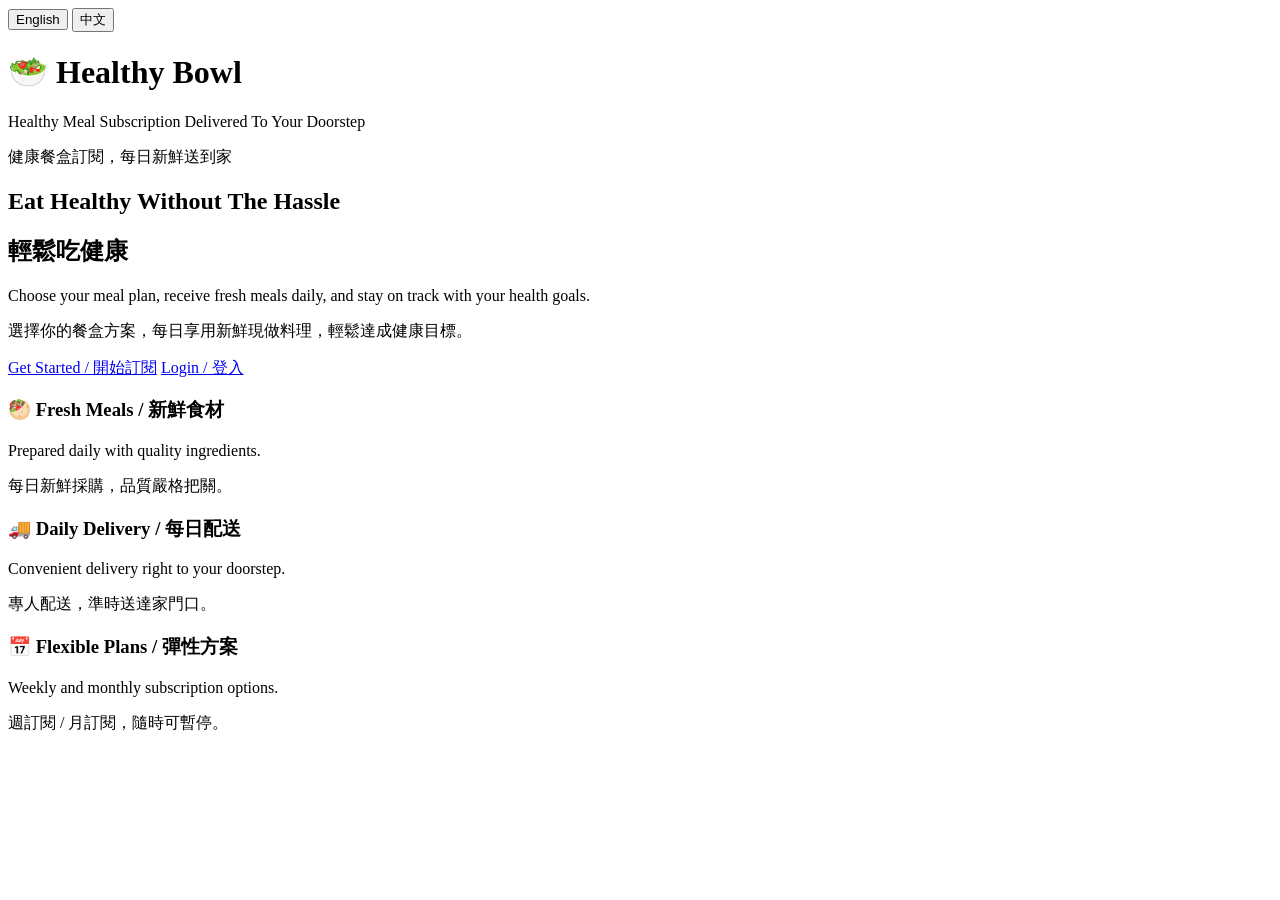
==== BowlBowlJuu/index.html @ 7f37c75a "Add files via upload" ====
<!DOCTYPE html>
<html lang="en">
<head>
    <meta charset="UTF-8">
    <meta name="viewport" content="width=device-width, initial-scale=1.0">
    <title>Healthy Bowl - Healthy Meal Subscription</title>
    <link rel="stylesheet" href="css/style.css">
</head>
<body>

    <!-- Language Switch / 語言切換 -->
    <div class="language-switch">
        <button onclick="document.documentElement.lang='en'">English</button>
        <button onclick="document.documentElement.lang='zh'">中文</button>
    </div>

    <div class="container">
        <header>
            <h1>🥗 Healthy Bowl</h1>
            <p>Healthy Meal Subscription Delivered To Your Doorstep</p>
            <p class="lang-zh">健康餐盒訂閱，每日新鮮送到家</p>
        </header>

        <section class="hero">
            <h2>Eat Healthy Without The Hassle</h2>
            <h2 class="lang-zh">輕鬆吃健康</h2>
            <p>
                Choose your meal plan, receive fresh meals daily, and stay on track with your health goals.
            </p>
            <p class="lang-zh">選擇你的餐盒方案，每日享用新鮮現做料理，輕鬆達成健康目標。</p>

            <div class="action-buttons">
                <a href="register.html" class="btn">Get Started / 開始訂閱</a>
                <a href="login.html" class="btn btn-secondary">Login / 登入</a>
            </div>
        </section>

        <section class="features">
            <div class="card">
                <h3>🥙 Fresh Meals / 新鮮食材</h3>
                <p>Prepared daily with quality ingredients.</p>
                <p class="lang-zh">每日新鮮採購，品質嚴格把關。</p>
            </div>

            <div class="card">
                <h3>🚚 Daily Delivery / 每日配送</h3>
                <p>Convenient delivery right to your doorstep.</p>
                <p class="lang-zh">專人配送，準時送達家門口。</p>
            </div>

            <div class="card">
                <h3>📅 Flexible Plans / 彈性方案</h3>
                <p>Weekly and monthly subscription options.</p>
                <p class="lang-zh">週訂閱 / 月訂閱，隨時可暫停。</p>
            </div>
        </section>
    </div>

</body>
</html>
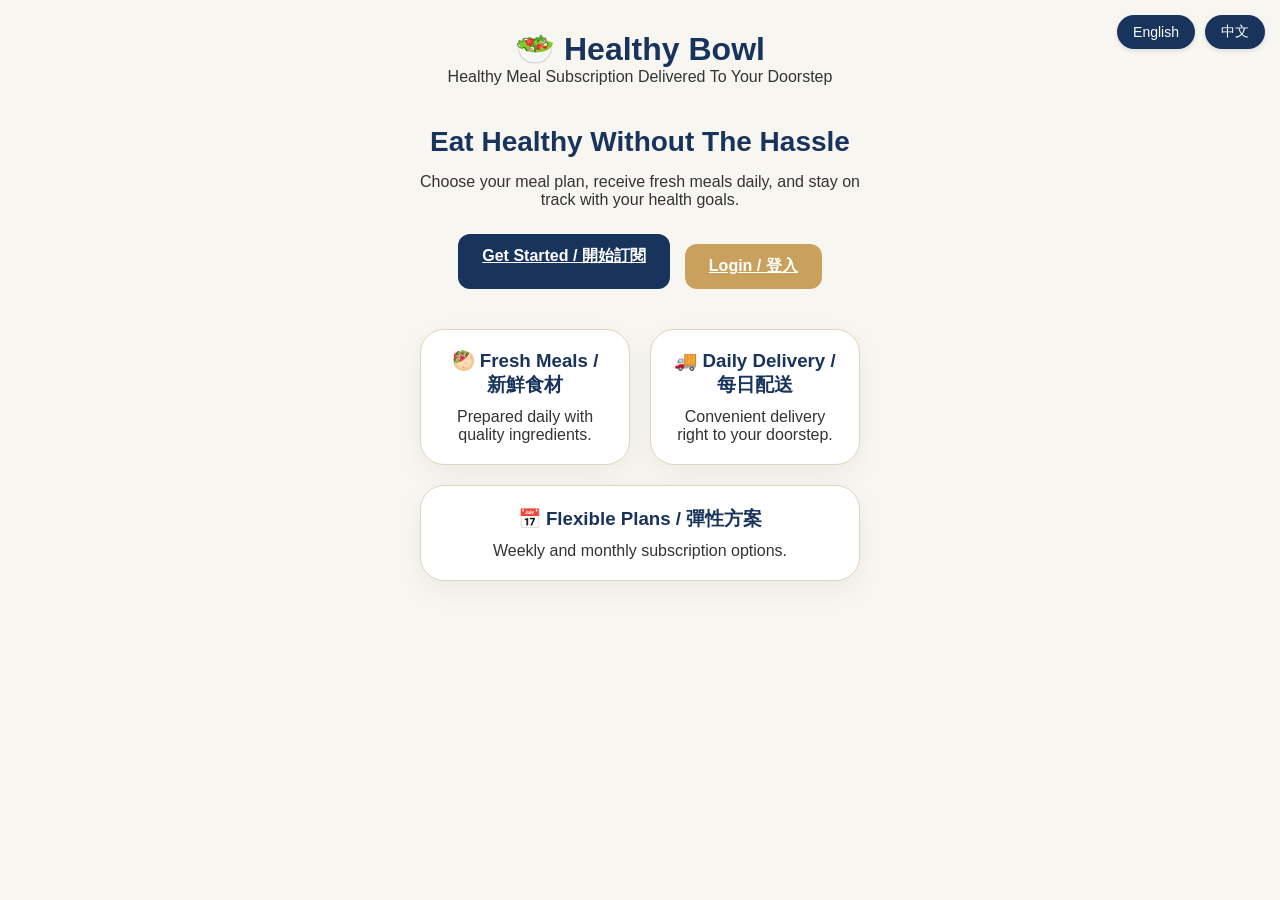
==== commit caf02066: "Add files via upload" ====
--- a/BowlBowlJuu/index.html
+++ b/BowlBowlJuu/index.html
@@ -4,57 +4,52 @@
     <meta charset="UTF-8">
     <meta name="viewport" content="width=device-width, initial-scale=1.0">
     <title>Healthy Bowl - Healthy Meal Subscription</title>
-    <link rel="stylesheet" href="css/style.css">
+    <link rel="stylesheet" href="/css/style.css">
 </head>
 <body>
 
-    <!-- Language Switch / 語言切換 -->
-    <div class="language-switch">
-        <button onclick="document.documentElement.lang='en'">English</button>
-        <button onclick="document.documentElement.lang='zh'">中文</button>
-    </div>
+<div class="language-switch">
+    <button onclick="document.documentElement.lang='en'">English</button>
+    <button onclick="document.documentElement.lang='zh'">中文</button>
+</div>
 
-    <div class="container">
-        <header>
-            <h1>🥗 Healthy Bowl</h1>
-            <p>Healthy Meal Subscription Delivered To Your Doorstep</p>
-            <p class="lang-zh">健康餐盒訂閱，每日新鮮送到家</p>
-        </header>
+<div class="container">
+    <header>
+        <h1>🥗 Healthy Bowl</h1>
+        <p>Healthy Meal Subscription Delivered To Your Doorstep</p>
+        <p class="lang-zh">健康餐盒訂閱，每日新鮮送到家</p>
+    </header>
 
-        <section class="hero">
-            <h2>Eat Healthy Without The Hassle</h2>
-            <h2 class="lang-zh">輕鬆吃健康</h2>
-            <p>
-                Choose your meal plan, receive fresh meals daily, and stay on track with your health goals.
-            </p>
-            <p class="lang-zh">選擇你的餐盒方案，每日享用新鮮現做料理，輕鬆達成健康目標。</p>
+    <section class="hero">
+        <h2>Eat Healthy Without The Hassle</h2>
+        <h2 class="lang-zh">輕鬆吃健康</h2>
+        <p>Choose your meal plan, receive fresh meals daily, and stay on track with your health goals.</p>
+        <p class="lang-zh">選擇你的餐盒方案，每日享用新鮮現做料理，輕鬆達成健康目標。</p>
 
-            <div class="action-buttons">
-                <a href="register.html" class="btn">Get Started / 開始訂閱</a>
-                <a href="login.html" class="btn btn-secondary">Login / 登入</a>
-            </div>
-        </section>
+        <div class="action-buttons">
+            <a href="/register.html" class="btn">Get Started / 開始訂閱</a>
+            <a href="/login.html" class="btn btn-secondary">Login / 登入</a>
+        </div>
+    </section>
 
-        <section class="features">
-            <div class="card">
-                <h3>🥙 Fresh Meals / 新鮮食材</h3>
-                <p>Prepared daily with quality ingredients.</p>
-                <p class="lang-zh">每日新鮮採購，品質嚴格把關。</p>
-            </div>
-
-            <div class="card">
-                <h3>🚚 Daily Delivery / 每日配送</h3>
-                <p>Convenient delivery right to your doorstep.</p>
-                <p class="lang-zh">專人配送，準時送達家門口。</p>
-            </div>
-
-            <div class="card">
-                <h3>📅 Flexible Plans / 彈性方案</h3>
-                <p>Weekly and monthly subscription options.</p>
-                <p class="lang-zh">週訂閱 / 月訂閱，隨時可暫停。</p>
-            </div>
-        </section>
-    </div>
+    <section class="features">
+        <div class="card">
+            <h3>🥙 Fresh Meals / 新鮮食材</h3>
+            <p>Prepared daily with quality ingredients.</p>
+            <p class="lang-zh">每日新鮮採購，品質嚴格把關。</p>
+        </div>
+        <div class="card">
+            <h3>🚚 Daily Delivery / 每日配送</h3>
+            <p>Convenient delivery right to your doorstep.</p>
+            <p class="lang-zh">專人配送，準時送達家門口。</p>
+        </div>
+        <div class="card">
+            <h3>📅 Flexible Plans / 彈性方案</h3>
+            <p>Weekly and monthly subscription options.</p>
+            <p class="lang-zh">週訂閱 / 月訂閱，隨時可暫停。</p>
+        </div>
+    </section>
+</div>
 
 </body>
 </html>
--- a/css/style.css
+++ b/css/style.css
@@ -0,0 +1,327 @@
+:root{
+    --navy:#18345C;
+    --gold:#C9A15D;
+    --cream:#F8F6F1;
+    --border:#E0D5B8;
+    --success:#5E8C61;
+    --error:#c0392b;
+}
+
+*{
+    margin:0;
+    padding:0;
+    box-sizing:border-box;
+    font-family:'Segoe UI', Roboto, 'Helvetica Neue', sans-serif;
+}
+
+body{
+    background:var(--cream);
+    color:#333;
+    min-height:100vh;
+}
+
+/* Language Switch Button / 語言切換按鈕 */
+.language-switch{
+    position:fixed;
+    top:15px;
+    right:15px;
+    display:flex;
+    gap:10px;
+    z-index:1000;
+}
+
+.language-switch button{
+    padding:8px 16px;
+    background:var(--navy);
+    color:white;
+    border:none;
+    border-radius:20px;
+    cursor:pointer;
+    font-size:14px;
+    font-weight:500;
+    transition:all 0.3s ease;
+    box-shadow:0 2px 5px rgba(0,0,0,0.1);
+}
+
+.language-switch button:hover{
+    background:var(--gold);
+    transform:translateY(-2px);
+    box-shadow:0 4px 10px rgba(0,0,0,0.15);
+}
+
+.language-switch button:active{
+    transform:translateY(0);
+}
+
+/* Container */
+.container{
+    width:100%;
+    max-width:500px;
+    margin:0 auto;
+    padding:30px;
+}
+
+/* Card */
+.card{
+    background:white;
+    border:1px solid var(--border);
+    border-radius:24px;
+    padding:32px;
+    box-shadow:0 10px 30px rgba(0,0,0,0.05);
+}
+
+/* Logo */
+.logo{
+    text-align:center;
+    color:var(--navy);
+    font-size:28px;
+    font-weight:700;
+    margin-bottom:20px;
+}
+
+/* Subtitle */
+.subtitle{
+    text-align:center;
+    color:#666;
+    margin-bottom:25px;
+    font-size:18px;
+}
+
+/* Form Inputs */
+.input-group{
+    margin-bottom:18px;
+}
+
+.input-group label{
+    display:block;
+    margin-bottom:8px;
+    font-weight:600;
+    color:var(--navy);
+}
+
+.input-group input{
+    width:100%;
+    padding:14px;
+    border:1px solid #ddd;
+    border-radius:12px;
+    font-size:16px;
+    transition: border-color 0.3s;
+}
+
+.input-group input:focus{
+    outline:none;
+    border-color:var(--gold);
+}
+
+/* Buttons */
+.btn{
+    width:100%;
+    border:none;
+    padding:14px;
+    background:var(--navy);
+    color:white;
+    border-radius:12px;
+    cursor:pointer;
+    font-size:16px;
+    font-weight:600;
+    transition:opacity 0.3s, transform 0.1s;
+}
+
+.btn:hover{
+    opacity:0.9;
+}
+
+.btn:active{
+    transform:scale(0.98);
+}
+
+.btn-secondary{
+    background:var(--gold);
+    margin-top:10px;
+}
+
+/* Links */
+.link{
+    text-align:center;
+    margin-top:18px;
+}
+
+.link a{
+    color:var(--gold);
+    text-decoration:none;
+    font-size:14px;
+}
+
+.link a:hover{
+    text-decoration:underline;
+}
+
+/* Hero Section */
+.hero{
+    text-align:center;
+    margin:40px 0;
+}
+
+.hero h2{
+    color:var(--navy);
+    margin-bottom:15px;
+    font-size:28px;
+}
+
+.action-buttons{
+    display:flex;
+    gap:15px;
+    justify-content:center;
+    margin-top:25px;
+}
+
+.action-buttons .btn{
+    width:auto;
+    padding:12px 24px;
+}
+
+/* Features */
+.features{
+    display:flex;
+    flex-wrap:wrap;
+    gap:20px;
+    justify-content:center;
+    margin-top:30px;
+}
+
+.features .card{
+    flex:1;
+    min-width:150px;
+    text-align:center;
+    padding:20px;
+}
+
+.features .card h3{
+    color:var(--navy);
+    margin-bottom:10px;
+}
+
+/* User Info */
+.user-info{
+    background:var(--cream);
+    padding:15px;
+    border-radius:16px;
+    margin:20px 0;
+}
+
+.user-info p{
+    margin:8px 0;
+    font-size:16px;
+}
+
+/* Meal Card */
+.meal-card{
+    background:var(--cream);
+    padding:15px;
+    border-radius:16px;
+    margin:12px 0;
+    border-left:4px solid var(--gold);
+}
+
+.meal-card p{
+    font-weight:600;
+    margin-bottom:5px;
+}
+
+.meal-card small{
+    color:#666;
+    font-size:12px;
+}
+
+/* Header */
+header{
+    text-align:center;
+    margin-bottom:20px;
+}
+
+header h1{
+    color:var(--navy);
+    font-size:32px;
+}
+
+/* Chinese text - hidden by default, show when lang is zh */
+.lang-zh{
+    display:none;
+}
+
+/* Show Chinese when html lang is zh or zh-TW */
+html[lang="zh"] .lang-zh,
+html[lang="zh-TW"] .lang-zh{
+    display:block;
+}
+
+/* Hide English text when showing Chinese */
+html[lang="zh"] .lang-en,
+html[lang="zh-TW"] .lang-en{
+    display:none;
+}
+
+/* Responsive Design */
+@media (max-width: 480px){
+    .language-switch{
+        position:static;
+        justify-content:center;
+        padding:10px;
+    }
+    
+    .container{
+        padding:15px;
+    }
+    
+    .card{
+        padding:20px;
+    }
+    
+    .action-buttons{
+        flex-direction:column;
+        gap:10px;
+    }
+    
+    .action-buttons .btn{
+        width:100%;
+    }
+    
+    .features{
+        flex-direction:column;
+    }
+}
+
+/* Animation */
+@keyframes fadeIn {
+    from {
+        opacity: 0;
+        transform: translateY(10px);
+    }
+    to {
+        opacity: 1;
+        transform: translateY(0);
+    }
+}
+
+.card, .meal-card {
+    animation: fadeIn 0.3s ease-out;
+}
+
+/* Loading state */
+.loading {
+    opacity: 0.6;
+    pointer-events: none;
+}
+
+/* Utility Classes */
+.text-center {
+    text-align: center;
+}
+
+.mt-20 {
+    margin-top: 20px;
+}
+
+.mb-20 {
+    margin-bottom: 20px;
+}
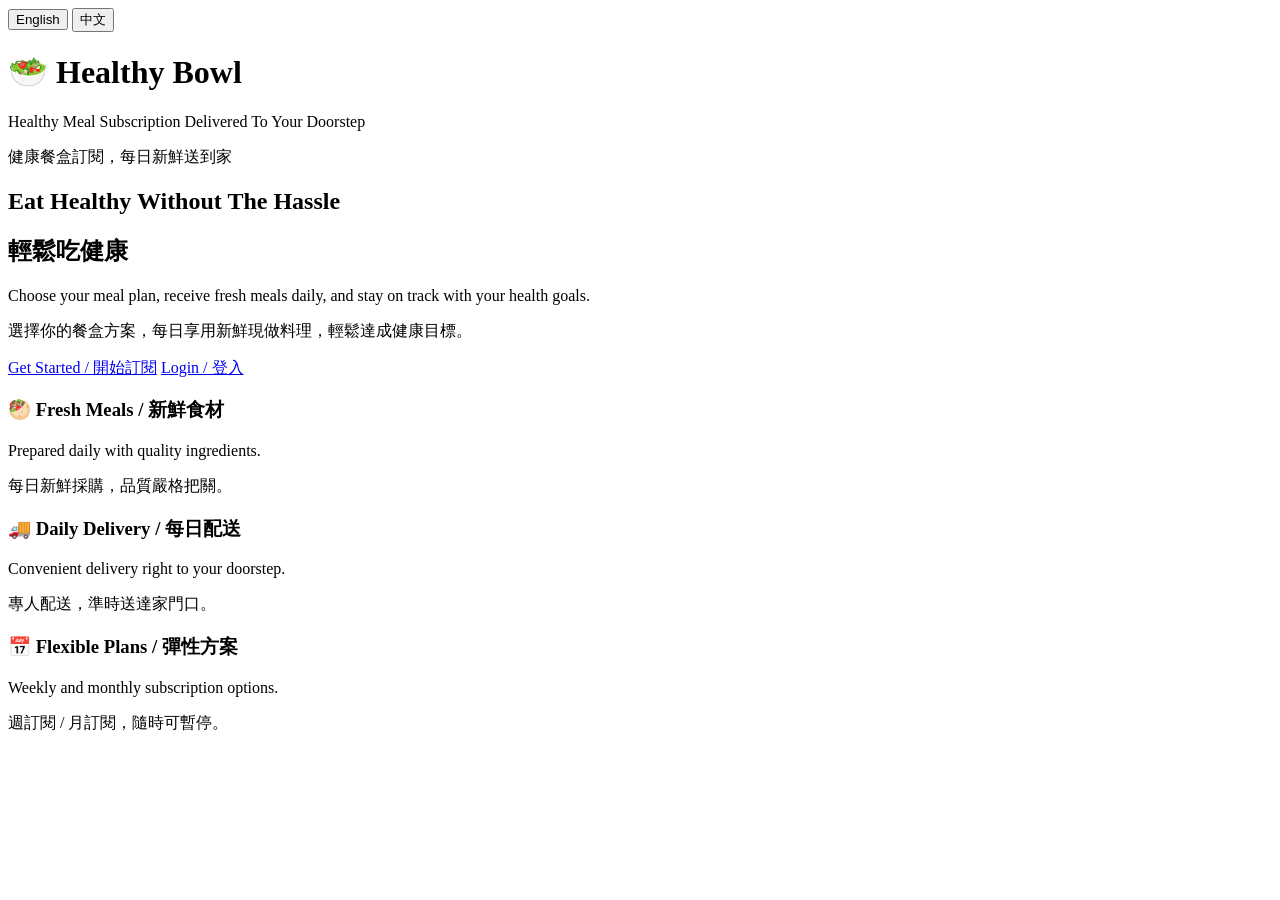
==== commit 0cf866dc: "Add files via upload" ====
--- a/BowlBowlJuu/index.html
+++ b/BowlBowlJuu/index.html
@@ -4,7 +4,7 @@
     <meta charset="UTF-8">
     <meta name="viewport" content="width=device-width, initial-scale=1.0">
     <title>Healthy Bowl - Healthy Meal Subscription</title>
-    <link rel="stylesheet" href="/css/style.css">
+    <link rel="stylesheet" href="css/style.css">
 </head>
 <body>
 
@@ -27,8 +27,8 @@
         <p class="lang-zh">選擇你的餐盒方案，每日享用新鮮現做料理，輕鬆達成健康目標。</p>
 
         <div class="action-buttons">
-            <a href="/register.html" class="btn">Get Started / 開始訂閱</a>
-            <a href="/login.html" class="btn btn-secondary">Login / 登入</a>
+            <a href="register.html" class="btn">Get Started / 開始訂閱</a>
+            <a href="login.html" class="btn btn-secondary">Login / 登入</a>
         </div>
     </section>
 
